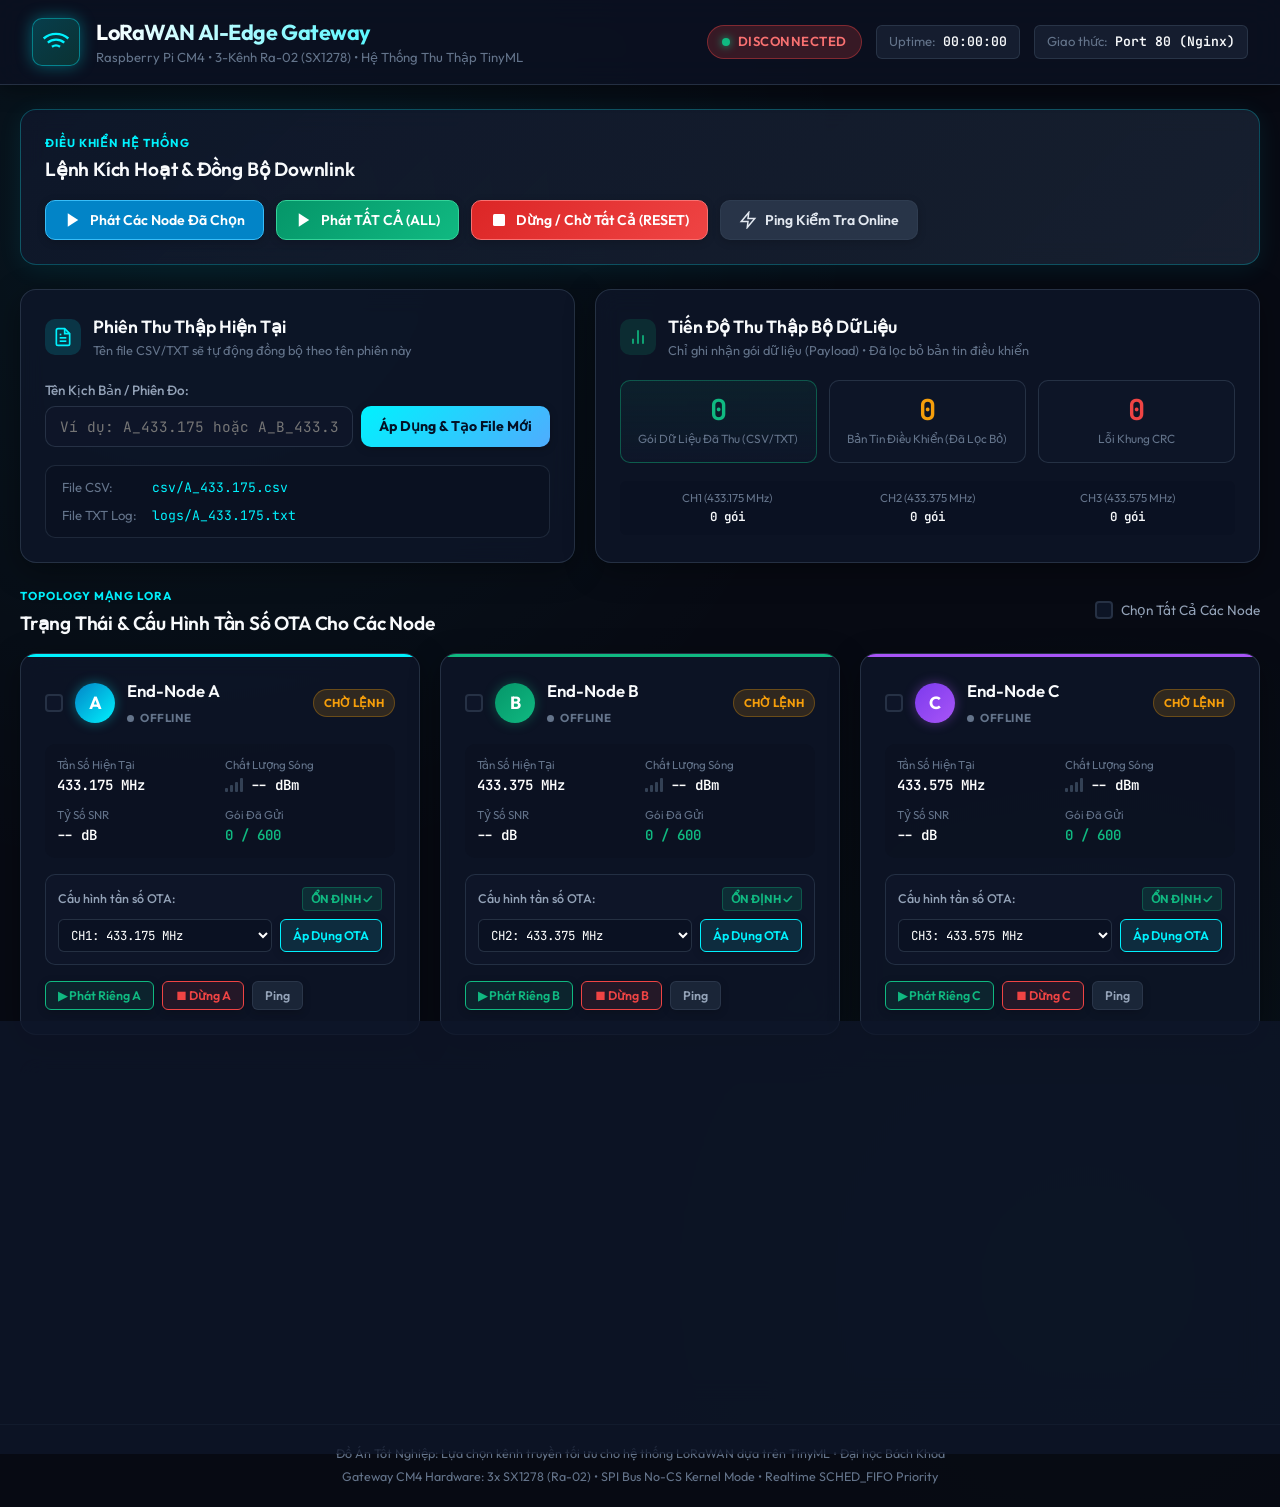
==== GatewayCode/web/index.html @ a5bef91c "feat(web): add Nginx port 80 webserver dashboard for LoRa GW data collection, OTA tuning, and node c" ====
<!DOCTYPE html>
<html lang="vi">
<head>
  <meta charset="UTF-8">
  <meta name="viewport" content="width=device-width, initial-scale=1.0">
  <title>LoRaWAN AI-Edge Gateway - Bảng Điều Khiển Thu Thập Dữ Liệu</title>
  <link rel="stylesheet" href="style.css">
  <link rel="preconnect" href="https://fonts.googleapis.com">
  <link rel="preconnect" href="https://fonts.gstatic.com" crossorigin>
  <link href="https://fonts.googleapis.com/css2?family=JetBrains+Mono:wght@400;600&family=Outfit:wght@300;400;500;600;700&display=swap" rel="stylesheet">
</head>
<body>
  <!-- Header Kiểu Router Gateway Quản Trị Mạng -->
  <header class="router-header">
    <div class="brand-section">
      <div class="router-icon-box">
        <svg viewBox="0 0 24 24" width="28" height="28" stroke="currentColor" stroke-width="2" fill="none">
          <path d="M5 12.55a11 11 0 0 1 14.08 0"></path>
          <path d="M1.42 9a16 16 0 0 1 21.16 0"></path>
          <path d="M8.53 16.11a6 6 0 0 1 6.95 0"></path>
          <line x1="12" y1="20" x2="12.01" y2="20"></line>
        </svg>
      </div>
      <div>
        <h1 class="brand-title">LoRaWAN AI-Edge Gateway</h1>
        <p class="brand-subtitle">Raspberry Pi CM4 &bull; 3-Kênh Ra-02 (SX1278) &bull; Hệ Thống Thu Thập TinyML</p>
      </div>
    </div>

    <div class="header-status-group">
      <div class="status-pill status-online">
        <span class="pulsing-dot"></span>
        <span id="gw-status-text">GATEWAY ONLINE</span>
      </div>
      <div class="status-badge">
        <span class="badge-label">Uptime:</span>
        <span class="badge-value" id="gw-uptime">00:00:00</span>
      </div>
      <div class="status-badge">
        <span class="badge-label">Giao thức:</span>
        <span class="badge-value">Port 80 (Nginx)</span>
      </div>
    </div>
  </header>

  <main class="main-container">
    <!-- Thanh Tác Vụ Nhanh (Master Command Toolbar) -->
    <section class="master-toolbar card">
      <div class="toolbar-left">
        <div class="section-tag">ĐIỀU KHIỂN HỆ THỐNG</div>
        <h2 class="section-title">Lệnh Kích Hoạt & Đồng Bộ Downlink</h2>
      </div>

      <div class="toolbar-actions">
        <button id="btn-start-selected" class="btn btn-primary" onclick="triggerSelectedNodes('START')">
          <svg viewBox="0 0 24 24" width="18" height="18" fill="currentColor"><polygon points="5 3 19 12 5 21 5 3"></polygon></svg>
          Phát Các Node Đã Chọn
        </button>

        <button id="btn-start-all" class="btn btn-success" onclick="triggerNode('ALL', 'START')">
          <svg viewBox="0 0 24 24" width="18" height="18" fill="currentColor"><polygon points="5 3 19 12 5 21 5 3"></polygon></svg>
          Phát TẤT CẢ (ALL)
        </button>

        <button id="btn-stop-all" class="btn btn-danger" onclick="triggerNode('ALL', 'STOP')">
          <svg viewBox="0 0 24 24" width="18" height="18" fill="currentColor"><rect x="4" y="4" width="16" height="16" rx="2"></rect></svg>
          Dừng / Chờ Tất Cả (RESET)
        </button>

        <button id="btn-ping-all" class="btn btn-secondary" onclick="pingNodes('ALL')">
          <svg viewBox="0 0 24 24" width="18" height="18" stroke="currentColor" stroke-width="2" fill="none"><polygon points="13 2 3 14 12 14 11 22 21 10 12 10 13 2"></polygon></svg>
          Ping Kiểm Tra Online
        </button>
      </div>
    </section>

    <!-- Quản Lý Phiên Đo Đạc & Tiến Trình Thu Thập -->
    <section class="session-grid">
      <!-- Card Đổi Tên Phiên Đo -->
      <div class="card session-card">
        <div class="card-header">
          <div class="header-icon cyan">
            <svg viewBox="0 0 24 24" width="20" height="20" stroke="currentColor" stroke-width="2" fill="none"><path d="M14 2H6a2 2 0 0 0-2 2v16a2 2 0 0 0 2 2h12a2 2 0 0 0 2-2V8z"></path><polyline points="14 2 14 8 20 8"></polyline><line x1="16" y1="13" x2="8" y2="13"></line><line x1="16" y1="17" x2="8" y2="17"></line><polyline points="10 9 9 9 8 9"></polyline></svg>
          </div>
          <div>
            <h3 class="card-title">Phiên Thu Thập Hiện Tại</h3>
            <p class="card-caption">Tên file CSV/TXT sẽ tự động đồng bộ theo tên phiên này</p>
          </div>
        </div>

        <div class="session-form">
          <div class="input-group">
            <label for="session-name-input">Tên Kịch Bản / Phiên Đo:</label>
            <div class="input-wrapper">
              <input type="text" id="session-name-input" placeholder="Ví dụ: A_433.175 hoặc A_B_433.375" />
              <button class="btn btn-accent" onclick="applySessionName()">
                Áp Dụng & Tạo File Mới
              </button>
            </div>
          </div>

          <div class="session-paths">
            <div class="path-item">
              <span class="path-label">File CSV:</span>
              <code class="path-val" id="path-csv">csv/A_433.175.csv</code>
            </div>
            <div class="path-item">
              <span class="path-label">File TXT Log:</span>
              <code class="path-val" id="path-txt">logs/A_433.175.txt</code>
            </div>
          </div>
        </div>
      </div>

      <!-- Card Thống Kê Gói Tin -->
      <div class="card telemetry-card">
        <div class="card-header">
          <div class="header-icon emerald">
            <svg viewBox="0 0 24 24" width="20" height="20" stroke="currentColor" stroke-width="2" fill="none"><line x1="18" y1="20" x2="18" y2="10"></line><line x1="12" y1="20" x2="12" y2="4"></line><line x1="6" y1="20" x2="6" y2="14"></line></svg>
          </div>
          <div>
            <h3 class="card-title">Tiến Độ Thu Thập Bộ Dữ Liệu</h3>
            <p class="card-caption">Chỉ ghi nhận gói dữ liệu (Payload) &bull; Đã lọc bỏ bản tin điều khiển</p>
          </div>
        </div>

        <div class="stats-counters">
          <div class="stat-box primary-glow">
            <div class="stat-number" id="stat-total-packets">0</div>
            <div class="stat-desc">Gói Dữ Liệu Đã Thu (CSV/TXT)</div>
          </div>
          <div class="stat-box">
            <div class="stat-number amber" id="stat-control-packets">0</div>
            <div class="stat-desc">Bản Tin Điều Khiển (Đã Lọc Bỏ)</div>
          </div>
          <div class="stat-box">
            <div class="stat-number crimson" id="stat-crc-errors">0</div>
            <div class="stat-desc">Lỗi Khung CRC</div>
          </div>
        </div>

        <!-- Thanh phân bổ theo 3 Kênh -->
        <div class="channel-distribution">
          <div class="ch-stat">
            <span class="ch-name">CH1 (433.175 MHz)</span>
            <span class="ch-val" id="ch1-pkts">0 gói</span>
          </div>
          <div class="ch-stat">
            <span class="ch-name">CH2 (433.375 MHz)</span>
            <span class="ch-val" id="ch2-pkts">0 gói</span>
          </div>
          <div class="ch-stat">
            <span class="ch-name">CH3 (433.575 MHz)</span>
            <span class="ch-val" id="ch3-pkts">0 gói</span>
          </div>
        </div>
      </div>
    </section>

    <!-- Danh Sách Quản Trị Các End-Node -->
    <section class="nodes-section">
      <div class="section-header-row">
        <div>
          <div class="section-tag">TOPOLOGY MẠNG LORA</div>
          <h2 class="section-title">Trạng Thái & Cấu Hình Tần Số OTA Cho Các Node</h2>
        </div>
        <div class="select-all-box">
          <label class="custom-checkbox-container">
            <input type="checkbox" id="chk-select-all-nodes" onchange="toggleSelectAllNodes(this.checked)">
            <span class="checkmark"></span>
            <span class="chk-label">Chọn Tất Cả Các Node</span>
          </label>
        </div>
      </div>

      <div class="node-cards-grid" id="node-cards-container">
        <!-- Node A Card -->
        <div class="card node-card" id="card-node-A">
          <div class="node-card-top">
            <label class="custom-checkbox-container">
              <input type="checkbox" class="node-select-chk" value="A">
              <span class="checkmark"></span>
            </label>
            <div class="node-avatar avatar-A">A</div>
            <div class="node-title-box">
              <h3 class="node-name">End-Node A</h3>
              <div class="node-status-badge offline" id="badge-status-A">
                <span class="node-dot"></span>
                <span class="status-text">OFFLINE</span>
              </div>
            </div>
            <div class="node-state-pill" id="state-pill-A">CHỜ LỆNH</div>
          </div>

          <div class="node-metrics-grid">
            <div class="metric-item">
              <span class="m-label">Tần Số Hiện Tại</span>
              <span class="m-val" id="freq-A">433.175 MHz</span>
            </div>
            <div class="metric-item">
              <span class="m-label">Chất Lượng Sóng</span>
              <div class="signal-container">
                <div class="signal-bars" id="sig-bars-A">
                  <span class="bar b1"></span><span class="bar b2"></span><span class="bar b3"></span><span class="bar b4"></span>
                </div>
                <span class="m-val" id="rssi-A">-- dBm</span>
              </div>
            </div>
            <div class="metric-item">
              <span class="m-label">Tỷ Số SNR</span>
              <span class="m-val" id="snr-A">-- dB</span>
            </div>
            <div class="metric-item">
              <span class="m-label">Gói Đã Gửi</span>
              <span class="m-val highlight" id="pkts-A">0 / 600</span>
            </div>
          </div>

          <!-- Khu Vực Cấu Hình Tần Số OTA -->
          <div class="ota-config-box">
            <div class="ota-header">
              <span class="ota-title">Cấu hình tần số OTA:</span>
              <span class="ota-badge stable" id="ota-badge-A">ỔN ĐỊNH ✓</span>
            </div>
            <div class="ota-controls">
              <select id="select-freq-A" class="form-select">
                <option value="433.175" selected>CH1: 433.175 MHz</option>
                <option value="433.375">CH2: 433.375 MHz</option>
                <option value="433.575">CH3: 433.575 MHz</option>
              </select>
              <button class="btn btn-sm btn-outline-cyan" onclick="applyOtaConfig('A')">
                Áp Dụng OTA
              </button>
            </div>
          </div>

          <!-- Nút Điều Khiển Riêng Từng Node -->
          <div class="node-actions-row">
            <button class="btn btn-sm btn-outline-emerald" onclick="triggerNode('A', 'START')">▶ Phát Riêng A</button>
            <button class="btn btn-sm btn-outline-crimson" onclick="triggerNode('A', 'STOP')">⏹ Dừng A</button>
            <button class="btn btn-sm btn-outline-gray" onclick="pingNodes('A')">Ping</button>
          </div>
        </div>

        <!-- Node B Card -->
        <div class="card node-card" id="card-node-B">
          <div class="node-card-top">
            <label class="custom-checkbox-container">
              <input type="checkbox" class="node-select-chk" value="B">
              <span class="checkmark"></span>
            </label>
            <div class="node-avatar avatar-B">B</div>
            <div class="node-title-box">
              <h3 class="node-name">End-Node B</h3>
              <div class="node-status-badge offline" id="badge-status-B">
                <span class="node-dot"></span>
                <span class="status-text">OFFLINE</span>
              </div>
            </div>
            <div class="node-state-pill" id="state-pill-B">CHỜ LỆNH</div>
          </div>

          <div class="node-metrics-grid">
            <div class="metric-item">
              <span class="m-label">Tần Số Hiện Tại</span>
              <span class="m-val" id="freq-B">433.375 MHz</span>
            </div>
            <div class="metric-item">
              <span class="m-label">Chất Lượng Sóng</span>
              <div class="signal-container">
                <div class="signal-bars" id="sig-bars-B">
                  <span class="bar b1"></span><span class="bar b2"></span><span class="bar b3"></span><span class="bar b4"></span>
                </div>
                <span class="m-val" id="rssi-B">-- dBm</span>
              </div>
            </div>
            <div class="metric-item">
              <span class="m-label">Tỷ Số SNR</span>
              <span class="m-val" id="snr-B">-- dB</span>
            </div>
            <div class="metric-item">
              <span class="m-label">Gói Đã Gửi</span>
              <span class="m-val highlight" id="pkts-B">0 / 600</span>
            </div>
          </div>

          <div class="ota-config-box">
            <div class="ota-header">
              <span class="ota-title">Cấu hình tần số OTA:</span>
              <span class="ota-badge stable" id="ota-badge-B">ỔN ĐỊNH ✓</span>
            </div>
            <div class="ota-controls">
              <select id="select-freq-B" class="form-select">
                <option value="433.175">CH1: 433.175 MHz</option>
                <option value="433.375" selected>CH2: 433.375 MHz</option>
                <option value="433.575">CH3: 433.575 MHz</option>
              </select>
              <button class="btn btn-sm btn-outline-cyan" onclick="applyOtaConfig('B')">
                Áp Dụng OTA
              </button>
            </div>
          </div>

          <div class="node-actions-row">
            <button class="btn btn-sm btn-outline-emerald" onclick="triggerNode('B', 'START')">▶ Phát Riêng B</button>
            <button class="btn btn-sm btn-outline-crimson" onclick="triggerNode('B', 'STOP')">⏹ Dừng B</button>
            <button class="btn btn-sm btn-outline-gray" onclick="pingNodes('B')">Ping</button>
          </div>
        </div>

        <!-- Node C Card -->
        <div class="card node-card" id="card-node-C">
          <div class="node-card-top">
            <label class="custom-checkbox-container">
              <input type="checkbox" class="node-select-chk" value="C">
              <span class="checkmark"></span>
            </label>
            <div class="node-avatar avatar-C">C</div>
            <div class="node-title-box">
              <h3 class="node-name">End-Node C</h3>
              <div class="node-status-badge offline" id="badge-status-C">
                <span class="node-dot"></span>
                <span class="status-text">OFFLINE</span>
              </div>
            </div>
            <div class="node-state-pill" id="state-pill-C">CHỜ LỆNH</div>
          </div>

          <div class="node-metrics-grid">
            <div class="metric-item">
              <span class="m-label">Tần Số Hiện Tại</span>
              <span class="m-val" id="freq-C">433.575 MHz</span>
            </div>
            <div class="metric-item">
              <span class="m-label">Chất Lượng Sóng</span>
              <div class="signal-container">
                <div class="signal-bars" id="sig-bars-C">
                  <span class="bar b1"></span><span class="bar b2"></span><span class="bar b3"></span><span class="bar b4"></span>
                </div>
                <span class="m-val" id="rssi-C">-- dBm</span>
              </div>
            </div>
            <div class="metric-item">
              <span class="m-label">Tỷ Số SNR</span>
              <span class="m-val" id="snr-C">-- dB</span>
            </div>
            <div class="metric-item">
              <span class="m-label">Gói Đã Gửi</span>
              <span class="m-val highlight" id="pkts-C">0 / 600</span>
            </div>
          </div>

          <div class="ota-config-box">
            <div class="ota-header">
              <span class="ota-title">Cấu hình tần số OTA:</span>
              <span class="ota-badge stable" id="ota-badge-C">ỔN ĐỊNH ✓</span>
            </div>
            <div class="ota-controls">
              <select id="select-freq-C" class="form-select">
                <option value="433.175">CH1: 433.175 MHz</option>
                <option value="433.375">CH2: 433.375 MHz</option>
                <option value="433.575" selected>CH3: 433.575 MHz</option>
              </select>
              <button class="btn btn-sm btn-outline-cyan" onclick="applyOtaConfig('C')">
                Áp Dụng OTA
              </button>
            </div>
          </div>

          <div class="node-actions-row">
            <button class="btn btn-sm btn-outline-emerald" onclick="triggerNode('C', 'START')">▶ Phát Riêng C</button>
            <button class="btn btn-sm btn-outline-crimson" onclick="triggerNode('C', 'STOP')">⏹ Dừng C</button>
            <button class="btn btn-sm btn-outline-gray" onclick="pingNodes('C')">Ping</button>
          </div>
        </div>
      </div>
    </section>

    <!-- Nhật Ký Sự Kiện Trực Tiếp Kiểu Router Console -->
    <section class="card console-card">
      <div class="card-header console-header">
        <div>
          <div class="section-tag">NHẬT KÝ THỜI GIAN THỰC</div>
          <h3 class="card-title">Live RF Packet & Event Console</h3>
        </div>
        <div class="console-controls">
          <label class="custom-checkbox-container">
            <input type="checkbox" id="chk-autoscroll" checked>
            <span class="checkmark"></span>
            <span class="chk-label">Tự Động Cuộn</span>
          </label>
          <button class="btn btn-sm btn-outline-gray" onclick="clearConsole()">Xóa Nhật Ký</button>
        </div>
      </div>

      <div class="terminal-body" id="terminal-body">
        <div class="log-line sys">[SYSTEM] Đang khởi động bảng điều khiển LoRaWAN Gateway...</div>
        <div class="log-line sys">[SYSTEM] Đã kết nối Webserver Nginx & C++ RTOS Daemon thành công.</div>
      </div>
    </section>
  </main>

  <footer class="router-footer">
    <p>Đồ Án Tốt Nghiệp: Lựa chọn kênh truyền tối ưu cho hệ thống LoRaWAN dựa trên TinyML &bull; Đại học Bách Khoa</p>
    <p>Gateway CM4 Hardware: 3x SX1278 (Ra-02) &bull; SPI Bus No-CS Kernel Mode &bull; Realtime SCHED_FIFO Priority</p>
  </footer>

  <!-- Toast Notification Container -->
  <div id="toast-container" class="toast-container"></div>

  <script src="app.js"></script>
</body>
</html>
---- GatewayCode/web/style.css ----
/* ── Modern Wi-Fi Router Gateway Admin Panel Design System ──────────────── */
:root {
  --bg-main: #070a13;
  --bg-card: rgba(15, 23, 42, 0.78);
  --bg-card-hover: rgba(30, 41, 59, 0.88);
  --border-color: rgba(51, 65, 85, 0.65);
  --border-glow: rgba(0, 242, 254, 0.25);

  --text-primary: #f8fafc;
  --text-secondary: #94a3b8;
  --text-muted: #64748b;

  --color-cyan: #00f2fe;
  --color-cyan-glow: rgba(0, 242, 254, 0.35);
  --color-emerald: #10b981;
  --color-emerald-glow: rgba(16, 185, 129, 0.35);
  --color-amber: #f59e0b;
  --color-amber-glow: rgba(245, 158, 11, 0.35);
  --color-crimson: #ef4444;
  --color-crimson-glow: rgba(239, 68, 68, 0.35);
  --color-purple: #a855f7;

  --radius-lg: 16px;
  --radius-md: 10px;
  --radius-sm: 6px;

  --font-main: 'Outfit', -apple-system, BlinkMacSystemFont, 'Segoe UI', Roboto, sans-serif;
  --font-mono: 'JetBrains Mono', monospace;
}

* {
  box-sizing: border-box;
  margin: 0;
  padding: 0;
}

body {
  background-color: var(--bg-main);
  background-image: 
    radial-gradient(circle at 15% 15%, rgba(0, 242, 254, 0.05) 0%, transparent 40%),
    radial-gradient(circle at 85% 85%, rgba(16, 185, 129, 0.05) 0%, transparent 40%);
  color: var(--text-primary);
  font-family: var(--font-main);
  min-height: 100vh;
  display: flex;
  flex-direction: column;
  line-height: 1.5;
}

/* ── Header Kiểu Router Admin Panel ────────────────────────────────────────── */
.router-header {
  background: rgba(11, 17, 33, 0.85);
  backdrop-filter: blur(16px);
  border-bottom: 1px solid var(--border-color);
  padding: 16px 32px;
  display: flex;
  justify-content: space-between;
  align-items: center;
  position: sticky;
  top: 0;
  z-index: 100;
  box-shadow: 0 4px 20px rgba(0, 0, 0, 0.4);
}

.brand-section {
  display: flex;
  align-items: center;
  gap: 16px;
}

.router-icon-box {
  width: 48px;
  height: 48px;
  border-radius: var(--radius-md);
  background: linear-gradient(135deg, rgba(0, 242, 254, 0.2), rgba(16, 185, 129, 0.2));
  border: 1px solid rgba(0, 242, 254, 0.4);
  display: flex;
  align-items: center;
  justify-content: center;
  color: var(--color-cyan);
  box-shadow: 0 0 16px var(--color-cyan-glow);
}

.brand-title {
  font-size: 1.35rem;
  font-weight: 700;
  letter-spacing: -0.02em;
  background: linear-gradient(90deg, #ffffff, var(--color-cyan));
  -webkit-background-clip: text;
  -webkit-text-fill-color: transparent;
}

.brand-subtitle {
  font-size: 0.82rem;
  color: var(--text-muted);
}

.header-status-group {
  display: flex;
  align-items: center;
  gap: 14px;
}

.status-pill {
  display: flex;
  align-items: center;
  gap: 8px;
  padding: 6px 14px;
  border-radius: 9999px;
  font-size: 0.82rem;
  font-weight: 600;
  letter-spacing: 0.04em;
}

.status-pill.status-online {
  background: rgba(16, 185, 129, 0.15);
  color: var(--color-emerald);
  border: 1px solid rgba(16, 185, 129, 0.35);
}

.pulsing-dot {
  width: 8px;
  height: 8px;
  border-radius: 50%;
  background: var(--color-emerald);
  box-shadow: 0 0 8px var(--color-emerald);
  animation: pulse 1.8s infinite;
}

@keyframes pulse {
  0% { transform: scale(0.95); box-shadow: 0 0 0 0 rgba(16, 185, 129, 0.7); }
  70% { transform: scale(1); box-shadow: 0 0 0 8px rgba(16, 185, 129, 0); }
  100% { transform: scale(0.95); box-shadow: 0 0 0 0 rgba(16, 185, 129, 0); }
}

.status-badge {
  background: rgba(30, 41, 59, 0.6);
  border: 1px solid var(--border-color);
  padding: 6px 12px;
  border-radius: var(--radius-sm);
  font-size: 0.82rem;
}

.badge-label {
  color: var(--text-muted);
  margin-right: 4px;
}

.badge-value {
  color: var(--text-primary);
  font-family: var(--font-mono);
  font-weight: 600;
}

/* ── Bố Cục Thân Trang ─────────────────────────────────────────────────────── */
.main-container {
  max-width: 1360px;
  margin: 0 auto;
  padding: 24px 20px;
  width: 100%;
  display: flex;
  flex-direction: column;
  gap: 24px;
  flex: 1;
}

/* ── Card Styling Chung ───────────────────────────────────────────────────── */
.card {
  background: var(--bg-card);
  backdrop-filter: blur(12px);
  border: 1px solid var(--border-color);
  border-radius: var(--radius-lg);
  padding: 24px;
  box-shadow: 0 8px 30px rgba(0, 0, 0, 0.35);
  transition: transform 0.2s ease, border-color 0.2s ease;
}

.card:hover {
  border-color: rgba(148, 163, 184, 0.3);
}

.section-tag {
  font-size: 0.72rem;
  font-weight: 700;
  color: var(--color-cyan);
  text-transform: uppercase;
  letter-spacing: 0.08em;
  margin-bottom: 4px;
}

.section-title {
  font-size: 1.2rem;
  font-weight: 600;
  letter-spacing: -0.01em;
}

/* ── Thanh Tác Vụ Nhanh (Master Toolbar) ──────────────────────────────────── */
.master-toolbar {
  display: flex;
  justify-content: space-between;
  align-items: center;
  flex-wrap: wrap;
  gap: 16px;
  background: linear-gradient(135deg, rgba(15, 23, 42, 0.9), rgba(30, 41, 59, 0.7));
  border: 1px solid rgba(0, 242, 254, 0.25);
  box-shadow: 0 4px 24px rgba(0, 242, 254, 0.08);
}

.toolbar-actions {
  display: flex;
  align-items: center;
  flex-wrap: wrap;
  gap: 12px;
}

/* ── Buttons Hệ Thống ─────────────────────────────────────────────────────── */
.btn {
  display: inline-flex;
  align-items: center;
  gap: 8px;
  padding: 10px 18px;
  border-radius: var(--radius-md);
  font-family: var(--font-main);
  font-size: 0.88rem;
  font-weight: 600;
  cursor: pointer;
  border: none;
  transition: all 0.2s ease;
  box-shadow: 0 2px 8px rgba(0, 0, 0, 0.2);
}

.btn:active {
  transform: translateY(1px);
}

.btn-primary {
  background: linear-gradient(135deg, #0284c7, #0284c7);
  color: #fff;
  border: 1px solid #38bdf8;
}
.btn-primary:hover {
  background: #0369a1;
  box-shadow: 0 0 14px rgba(56, 189, 248, 0.4);
}

.btn-success {
  background: linear-gradient(135deg, #059669, #10b981);
  color: #fff;
  border: 1px solid #34d399;
}
.btn-success:hover {
  background: #047857;
  box-shadow: 0 0 14px var(--color-emerald-glow);
}

.btn-danger {
  background: linear-gradient(135deg, #dc2626, #ef4444);
  color: #fff;
  border: 1px solid #f87171;
}
.btn-danger:hover {
  background: #b91c1c;
  box-shadow: 0 0 14px var(--color-crimson-glow);
}

.btn-secondary {
  background: rgba(51, 65, 85, 0.7);
  color: #e2e8f0;
  border: 1px solid var(--border-color);
}
.btn-secondary:hover {
  background: #475569;
}

.btn-accent {
  background: linear-gradient(135deg, #00f2fe, #4facfe);
  color: #031126;
  font-weight: 700;
  border: none;
}
.btn-accent:hover {
  box-shadow: 0 0 16px var(--color-cyan-glow);
}

.btn-sm {
  padding: 6px 12px;
  font-size: 0.78rem;
  border-radius: var(--radius-sm);
}

.btn-outline-cyan {
  background: rgba(0, 242, 254, 0.1);
  border: 1px solid var(--color-cyan);
  color: var(--color-cyan);
}
.btn-outline-cyan:hover {
  background: var(--color-cyan);
  color: #031126;
}

.btn-outline-emerald {
  background: rgba(16, 185, 129, 0.1);
  border: 1px solid var(--color-emerald);
  color: var(--color-emerald);
}
.btn-outline-emerald:hover {
  background: var(--color-emerald);
  color: #fff;
}

.btn-outline-crimson {
  background: rgba(239, 68, 68, 0.1);
  border: 1px solid var(--color-crimson);
  color: var(--color-crimson);
}
.btn-outline-crimson:hover {
  background: var(--color-crimson);
  color: #fff;
}

.btn-outline-gray {
  background: rgba(51, 65, 85, 0.4);
  border: 1px solid var(--border-color);
  color: var(--text-secondary);
}
.btn-outline-gray:hover {
  background: #334155;
  color: #fff;
}

/* ── Quản Lý Phiên Đo & Thống Kê Gói Tin ────────────────────────────────────── */
.session-grid {
  display: grid;
  grid-template-columns: 1fr 1.2fr;
  gap: 20px;
}

@media (max-width: 900px) {
  .session-grid { grid-template-columns: 1fr; }
}

.card-header {
  display: flex;
  align-items: center;
  gap: 12px;
  margin-bottom: 20px;
}

.header-icon {
  width: 36px;
  height: 36px;
  border-radius: var(--radius-md);
  display: flex;
  align-items: center;
  justify-content: center;
}

.header-icon.cyan { background: rgba(0, 242, 254, 0.15); color: var(--color-cyan); }
.header-icon.emerald { background: rgba(16, 185, 129, 0.15); color: var(--color-emerald); }

.card-title {
  font-size: 1.1rem;
  font-weight: 600;
}

.card-caption {
  font-size: 0.8rem;
  color: var(--text-muted);
}

.input-group label {
  display: block;
  font-size: 0.84rem;
  color: var(--text-secondary);
  margin-bottom: 6px;
  font-weight: 500;
}

.input-wrapper {
  display: flex;
  gap: 8px;
}

.input-wrapper input {
  flex: 1;
  background: rgba(15, 23, 42, 0.9);
  border: 1px solid var(--border-color);
  border-radius: var(--radius-md);
  padding: 10px 14px;
  font-family: var(--font-mono);
  font-size: 0.9rem;
  color: #fff;
  transition: border-color 0.2s ease;
}

.input-wrapper input:focus {
  outline: none;
  border-color: var(--color-cyan);
  box-shadow: 0 0 10px var(--color-cyan-glow);
}

.session-paths {
  margin-top: 18px;
  background: rgba(11, 17, 33, 0.6);
  border: 1px solid rgba(51, 65, 85, 0.5);
  border-radius: var(--radius-md);
  padding: 12px 16px;
  display: flex;
  flex-direction: column;
  gap: 8px;
}

.path-item {
  display: flex;
  font-size: 0.82rem;
  align-items: center;
}

.path-label {
  width: 90px;
  color: var(--text-muted);
}

.path-val {
  font-family: var(--font-mono);
  color: var(--color-cyan);
}

/* ── Thống Kê Gói ─────────────────────────────────────────────────────────── */
.stats-counters {
  display: grid;
  grid-template-columns: repeat(3, 1fr);
  gap: 12px;
  margin-bottom: 18px;
}

.stat-box {
  background: rgba(15, 23, 42, 0.85);
  border: 1px solid var(--border-color);
  border-radius: var(--radius-md);
  padding: 14px 12px;
  text-align: center;
}

.stat-box.primary-glow {
  border-color: rgba(16, 185, 129, 0.4);
  background: linear-gradient(180deg, rgba(16, 185, 129, 0.08), rgba(15, 23, 42, 0.85));
}

.stat-number {
  font-family: var(--font-mono);
  font-size: 1.8rem;
  font-weight: 700;
  color: var(--color-emerald);
  line-height: 1.1;
}

.stat-number.amber { color: var(--color-amber); }
.stat-number.crimson { color: var(--color-crimson); }

.stat-desc {
  font-size: 0.74rem;
  color: var(--text-muted);
  margin-top: 4px;
}

.channel-distribution {
  display: grid;
  grid-template-columns: repeat(3, 1fr);
  gap: 8px;
  background: rgba(11, 17, 33, 0.5);
  border-radius: var(--radius-sm);
  padding: 8px 12px;
  font-size: 0.78rem;
}

.ch-stat {
  display: flex;
  flex-direction: column;
  text-align: center;
}

.ch-name { color: var(--text-muted); font-size: 0.72rem; }
.ch-val { color: var(--text-primary); font-family: var(--font-mono); font-weight: 600; margin-top: 2px; }

/* ── Quản Trị End-Nodes Grid ──────────────────────────────────────────────── */
.section-header-row {
  display: flex;
  justify-content: space-between;
  align-items: center;
  margin-bottom: 16px;
  flex-wrap: wrap;
  gap: 12px;
}

.node-cards-grid {
  display: grid;
  grid-template-columns: repeat(3, 1fr);
  gap: 20px;
}

@media (max-width: 980px) {
  .node-cards-grid { grid-template-columns: 1fr; }
}

.node-card {
  display: flex;
  flex-direction: column;
  gap: 16px;
  border: 1px solid var(--border-color);
  position: relative;
  overflow: hidden;
}

.node-card::before {
  content: "";
  position: absolute;
  top: 0;
  left: 0;
  right: 0;
  height: 3px;
  background: var(--card-accent, var(--color-cyan));
}

#card-node-A { --card-accent: var(--color-cyan); }
#card-node-B { --card-accent: var(--color-emerald); }
#card-node-C { --card-accent: var(--color-purple); }

.node-card-top {
  display: flex;
  align-items: center;
  gap: 12px;
}

.node-avatar {
  width: 40px;
  height: 40px;
  border-radius: 50%;
  font-weight: 700;
  font-size: 1.1rem;
  display: flex;
  align-items: center;
  justify-content: center;
  color: #fff;
}

.avatar-A { background: linear-gradient(135deg, #0284c7, #00f2fe); box-shadow: 0 0 12px var(--color-cyan-glow); }
.avatar-B { background: linear-gradient(135deg, #059669, #10b981); box-shadow: 0 0 12px var(--color-emerald-glow); }
.avatar-C { background: linear-gradient(135deg, #7c3aed, #a855f7); box-shadow: 0 0 12px rgba(168, 85, 247, 0.4); }

.node-title-box {
  flex: 1;
}

.node-name {
  font-size: 1.05rem;
  font-weight: 600;
}

.node-status-badge {
  display: inline-flex;
  align-items: center;
  gap: 6px;
  font-size: 0.72rem;
  font-weight: 700;
  letter-spacing: 0.05em;
  margin-top: 2px;
}

.node-dot {
  width: 7px;
  height: 7px;
  border-radius: 50%;
}

.node-status-badge.online {
  color: var(--color-emerald);
}
.node-status-badge.online .node-dot {
  background: var(--color-emerald);
  box-shadow: 0 0 8px var(--color-emerald);
}

.node-status-badge.offline {
  color: var(--text-muted);
}
.node-status-badge.offline .node-dot {
  background: #64748b;
}

.node-state-pill {
  font-size: 0.72rem;
  font-weight: 700;
  padding: 4px 10px;
  border-radius: 9999px;
  background: rgba(245, 158, 11, 0.15);
  color: var(--color-amber);
  border: 1px solid rgba(245, 158, 11, 0.3);
}

.node-state-pill.tx {
  background: rgba(16, 185, 129, 0.2);
  color: var(--color-emerald);
  border-color: rgba(16, 185, 129, 0.4);
}

.node-state-pill.done {
  background: rgba(56, 189, 248, 0.15);
  color: #38bdf8;
  border-color: rgba(56, 189, 248, 0.3);
}

/* ── Node Metrics Grid ────────────────────────────────────────────────────── */
.node-metrics-grid {
  display: grid;
  grid-template-columns: 1fr 1fr;
  gap: 10px;
  background: rgba(11, 17, 33, 0.65);
  border-radius: var(--radius-md);
  padding: 12px;
}

.metric-item {
  display: flex;
  flex-direction: column;
}

.m-label {
  font-size: 0.72rem;
  color: var(--text-muted);
  margin-bottom: 2px;
}

.m-val {
  font-family: var(--font-mono);
  font-size: 0.88rem;
  font-weight: 600;
  color: #fff;
}

.m-val.highlight {
  color: var(--color-emerald);
}

/* Signal Strength Visualizer */
.signal-container {
  display: flex;
  align-items: center;
  gap: 8px;
}

.signal-bars {
  display: flex;
  align-items: flex-end;
  gap: 2px;
  height: 14px;
}

.signal-bars .bar {
  width: 3px;
  background: #334155;
  border-radius: 1px;
}

.signal-bars .b1 { height: 4px; }
.signal-bars .b2 { height: 7px; }
.signal-bars .b3 { height: 10px; }
.signal-bars .b4 { height: 14px; }

.signal-bars.level-1 .b1 { background: var(--color-crimson); }
.signal-bars.level-2 .b1, .signal-bars.level-2 .b2 { background: var(--color-amber); }
.signal-bars.level-3 .b1, .signal-bars.level-3 .b2, .signal-bars.level-3 .b3 { background: var(--color-emerald); }
.signal-bars.level-4 .b1, .signal-bars.level-4 .b2, .signal-bars.level-4 .b3, .signal-bars.level-4 .b4 { background: var(--color-cyan); }

/* OTA Config Box */
.ota-config-box {
  background: rgba(15, 23, 42, 0.9);
  border: 1px solid rgba(51, 65, 85, 0.6);
  border-radius: var(--radius-md);
  padding: 12px;
}

.ota-header {
  display: flex;
  justify-content: space-between;
  align-items: center;
  margin-bottom: 8px;
}

.ota-title {
  font-size: 0.78rem;
  color: var(--text-secondary);
  font-weight: 500;
}

.ota-badge {
  font-size: 0.72rem;
  font-weight: 700;
  padding: 2px 8px;
  border-radius: 4px;
}

.ota-badge.stable {
  background: rgba(16, 185, 129, 0.15);
  color: var(--color-emerald);
  border: 1px solid rgba(16, 185, 129, 0.3);
}

.ota-badge.pending {
  background: rgba(245, 158, 11, 0.15);
  color: var(--color-amber);
  border: 1px solid rgba(245, 158, 11, 0.3);
}

.ota-controls {
  display: flex;
  gap: 8px;
}

.form-select {
  flex: 1;
  background: rgba(11, 17, 33, 0.8);
  border: 1px solid var(--border-color);
  color: #fff;
  border-radius: var(--radius-sm);
  padding: 6px 8px;
  font-size: 0.78rem;
  font-family: var(--font-mono);
}

.form-select:focus {
  outline: none;
  border-color: var(--color-cyan);
}

.node-actions-row {
  display: flex;
  gap: 8px;
  margin-top: auto;
}

/* ── Custom Checkbox ──────────────────────────────────────────────────────── */
.custom-checkbox-container {
  display: inline-flex;
  align-items: center;
  position: relative;
  cursor: pointer;
  user-select: none;
  gap: 8px;
}

.custom-checkbox-container input {
  position: absolute;
  opacity: 0;
  cursor: pointer;
  height: 0;
  width: 0;
}

.checkmark {
  height: 18px;
  width: 18px;
  background-color: rgba(15, 23, 42, 0.9);
  border: 2px solid var(--border-color);
  border-radius: 4px;
  transition: all 0.2s ease;
  display: inline-block;
  position: relative;
}

.custom-checkbox-container:hover input ~ .checkmark {
  border-color: var(--color-cyan);
}

.custom-checkbox-container input:checked ~ .checkmark {
  background-color: var(--color-cyan);
  border-color: var(--color-cyan);
}

.checkmark:after {
  content: "";
  position: absolute;
  display: none;
  left: 5px;
  top: 2px;
  width: 4px;
  height: 8px;
  border: solid #031126;
  border-width: 0 2px 2px 0;
  transform: rotate(45deg);
}

.custom-checkbox-container input:checked ~ .checkmark:after {
  display: block;
}

.chk-label {
  font-size: 0.85rem;
  color: var(--text-secondary);
}

/* ── Terminal Console ─────────────────────────────────────────────────────── */
.console-card {
  padding: 20px;
}

.console-header {
  display: flex;
  justify-content: space-between;
  align-items: center;
  margin-bottom: 12px;
}

.console-controls {
  display: flex;
  align-items: center;
  gap: 14px;
}

.terminal-body {
  background: #030712;
  border: 1px solid rgba(51, 65, 85, 0.7);
  border-radius: var(--radius-md);
  padding: 14px 16px;
  height: 240px;
  overflow-y: auto;
  font-family: var(--font-mono);
  font-size: 0.82rem;
  display: flex;
  flex-direction: column;
  gap: 4px;
}

.terminal-body::-webkit-scrollbar {
  width: 6px;
}
.terminal-body::-webkit-scrollbar-thumb {
  background: #334155;
  border-radius: 3px;
}

.log-line {
  line-height: 1.4;
  word-break: break-all;
}

.log-line.data { color: #38bdf8; }
.log-line.downlink { color: #f59e0b; font-weight: 600; }
.log-line.ctrl { color: #a855f7; }
.log-line.ota { color: #10b981; font-weight: 600; }
.log-line.sys { color: #94a3b8; }

/* ── Footer ───────────────────────────────────────────────────────────────── */
.router-footer {
  text-align: center;
  padding: 20px;
  font-size: 0.78rem;
  color: var(--text-muted);
  border-top: 1px solid var(--border-color);
  background: rgba(7, 10, 19, 0.9);
}

.router-footer p + p {
  margin-top: 4px;
}

/* ── Toast Container ──────────────────────────────────────────────────────── */
.toast-container {
  position: fixed;
  bottom: 24px;
  right: 24px;
  display: flex;
  flex-direction: column;
  gap: 10px;
  z-index: 1000;
}

.toast {
  background: rgba(15, 23, 42, 0.95);
  border: 1px solid var(--border-color);
  backdrop-filter: blur(12px);
  padding: 12px 18px;
  border-radius: var(--radius-md);
  font-size: 0.85rem;
  color: #fff;
  box-shadow: 0 8px 24px rgba(0, 0, 0, 0.5);
  display: flex;
  align-items: center;
  gap: 10px;
  animation: slideIn 0.3s ease;
}

.toast.success { border-color: var(--color-emerald); color: #34d399; }
.toast.error { border-color: var(--color-crimson); color: #f87171; }
.toast.info { border-color: var(--color-cyan); color: #38bdf8; }

@keyframes slideIn {
  from { transform: translateX(100%); opacity: 0; }
  to { transform: translateX(0); opacity: 1; }
}
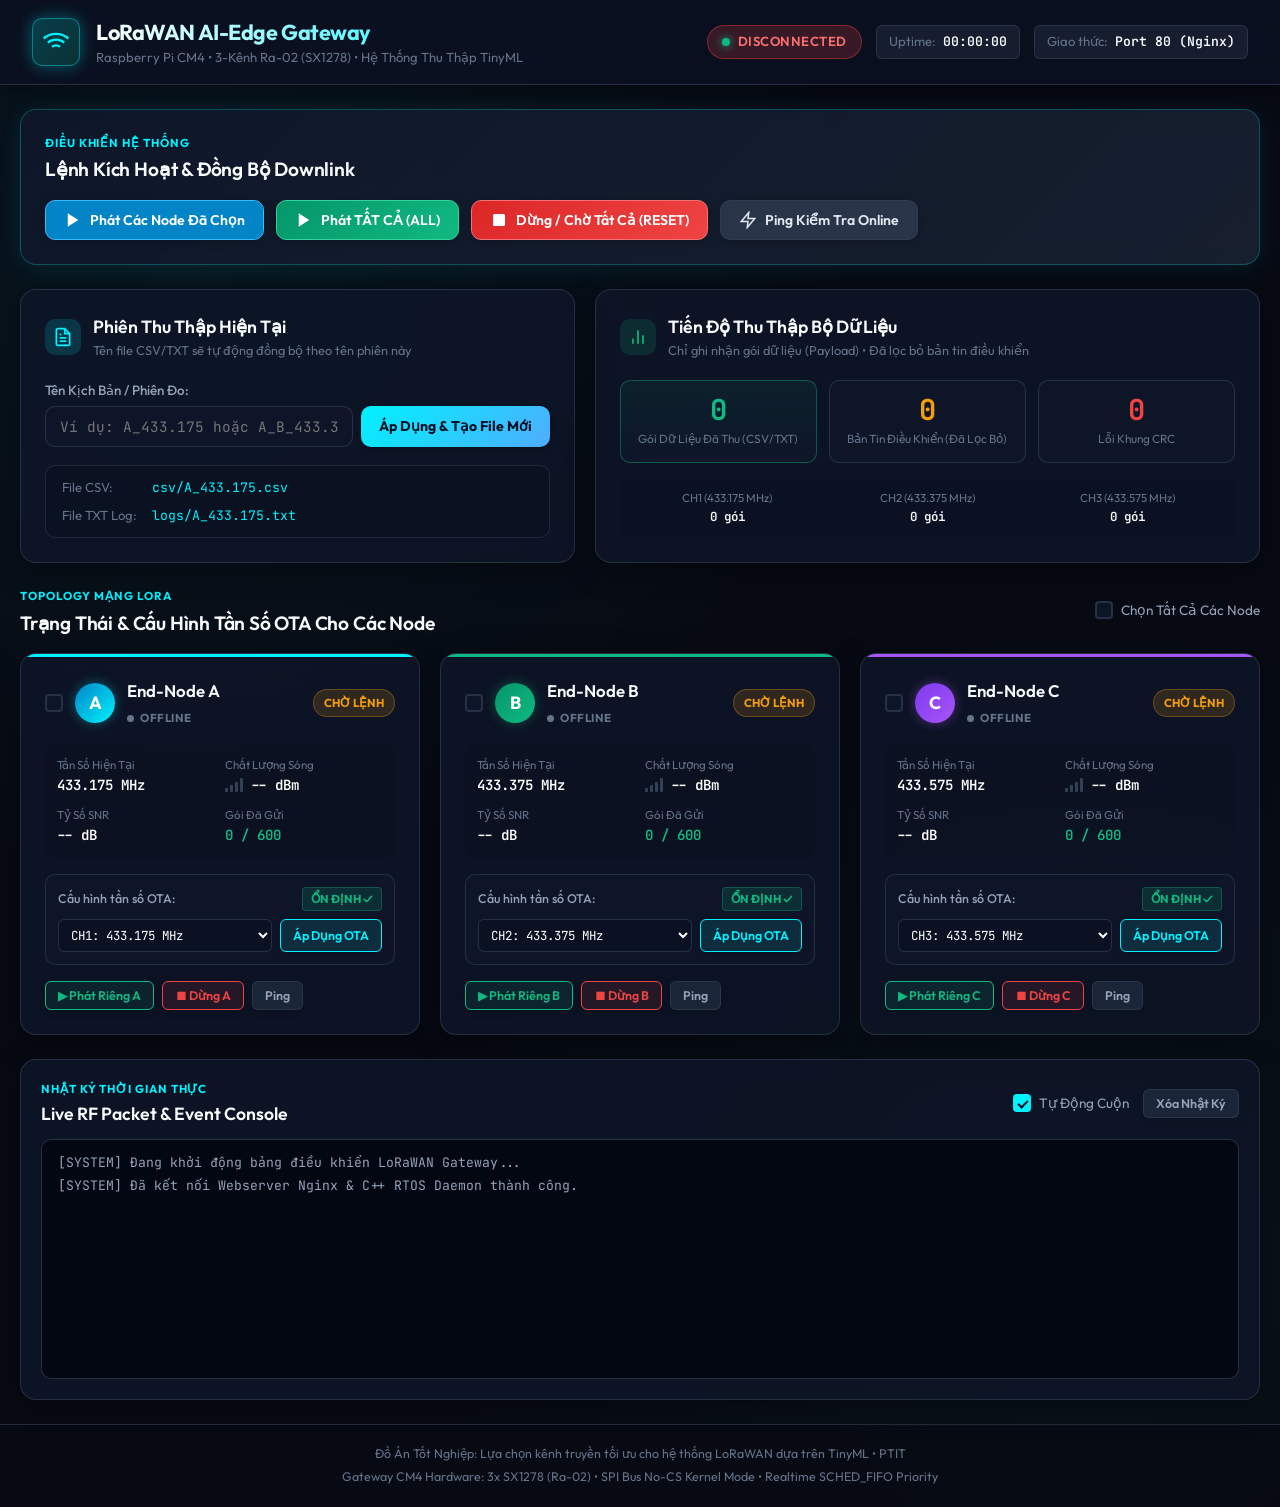
==== commit a254fb85: "docs(web): update institution name to PTIT in web footer" ====
--- a/GatewayCode/web/index.html
+++ b/GatewayCode/web/index.html
@@ -401,7 +401,7 @@
   </main>
 
   <footer class="router-footer">
-    <p>Đồ Án Tốt Nghiệp: Lựa chọn kênh truyền tối ưu cho hệ thống LoRaWAN dựa trên TinyML &bull; Đại học Bách Khoa</p>
+    <p>Đồ Án Tốt Nghiệp: Lựa chọn kênh truyền tối ưu cho hệ thống LoRaWAN dựa trên TinyML &bull; PTIT</p>
     <p>Gateway CM4 Hardware: 3x SX1278 (Ra-02) &bull; SPI Bus No-CS Kernel Mode &bull; Realtime SCHED_FIFO Priority</p>
   </footer>
 
